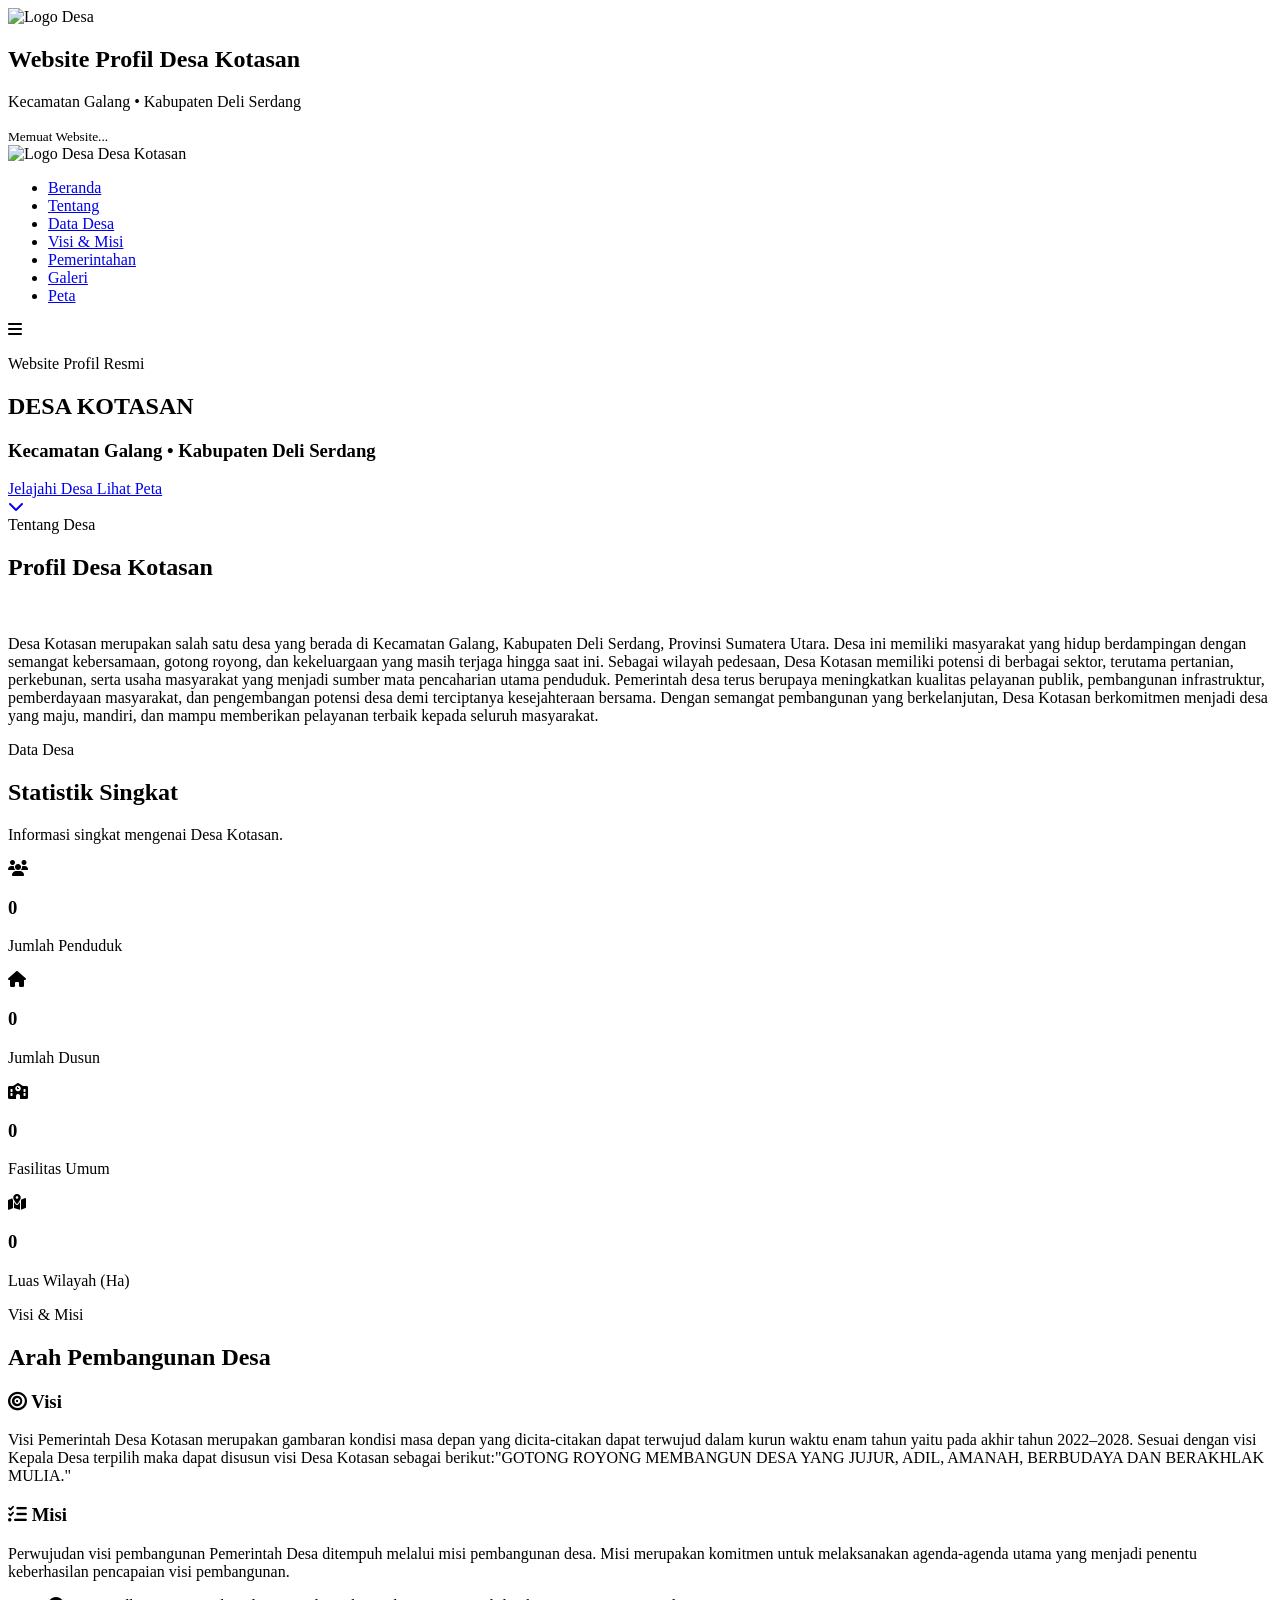
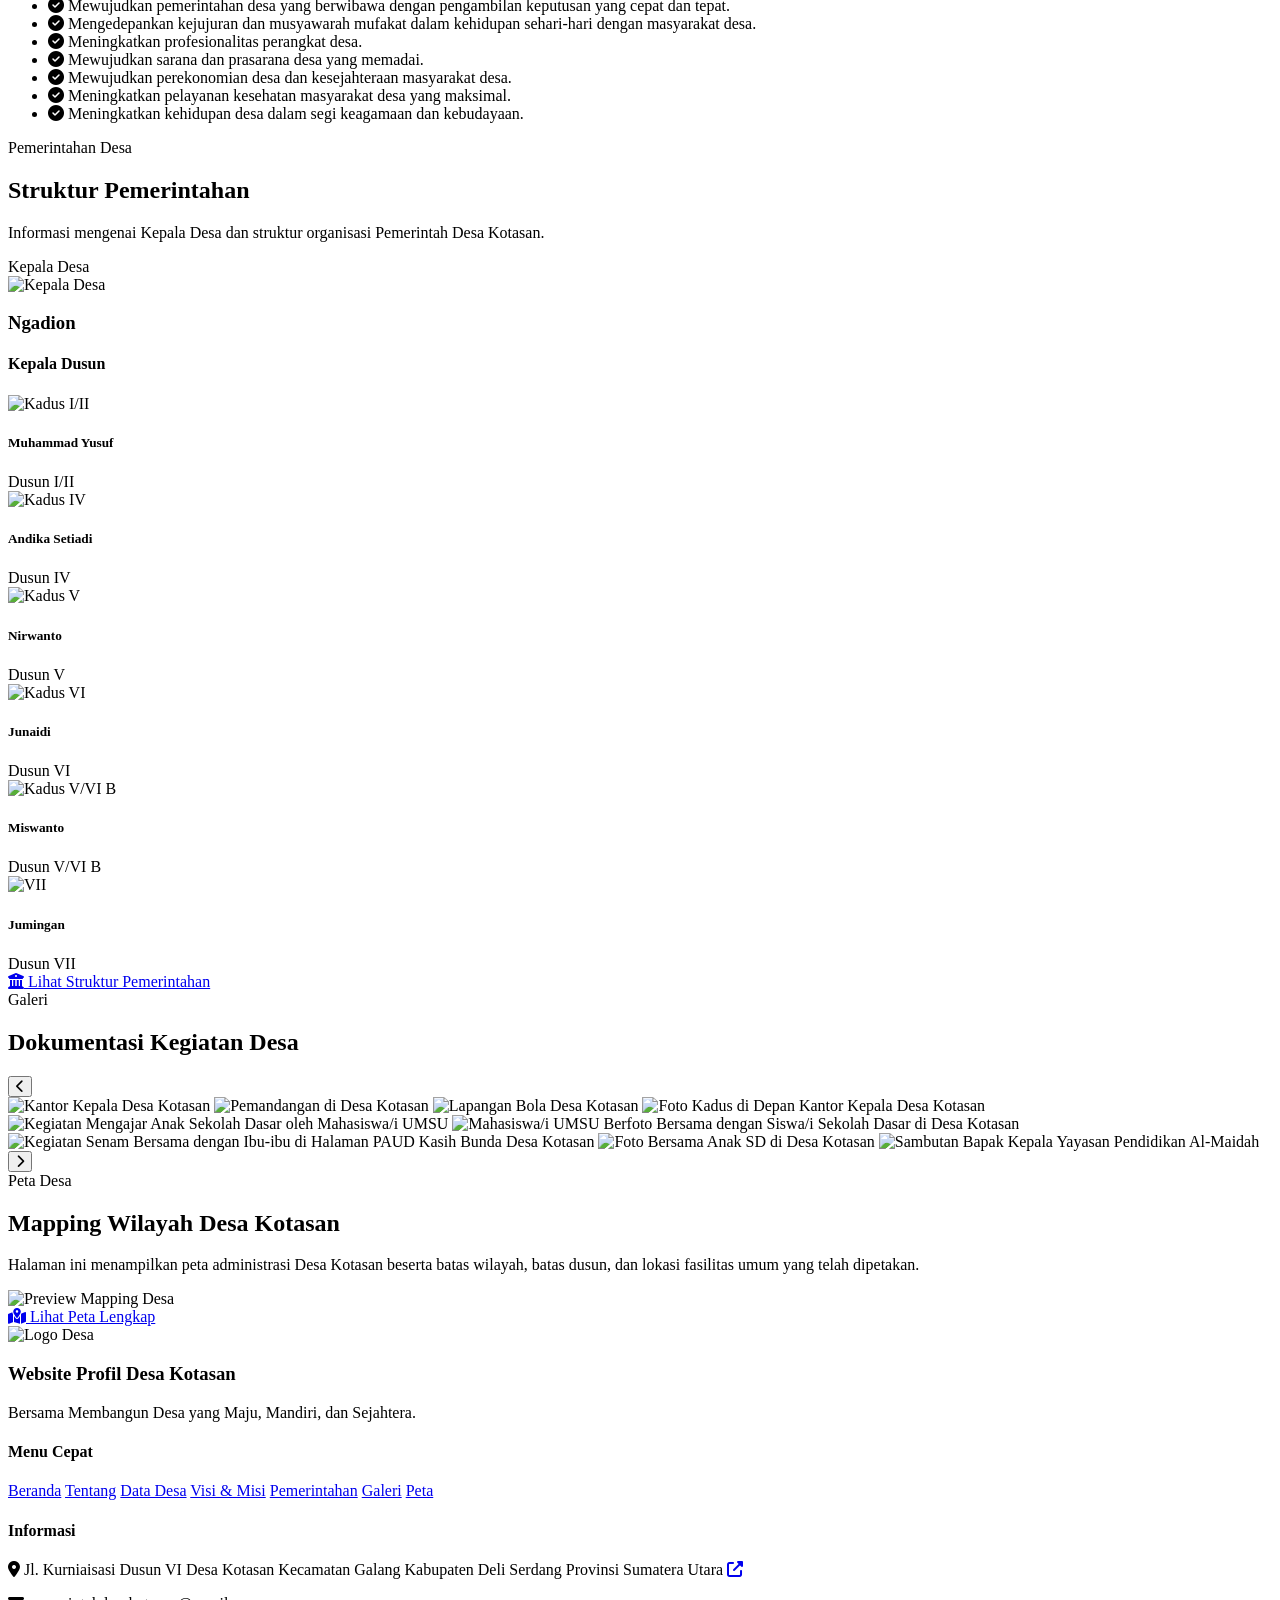
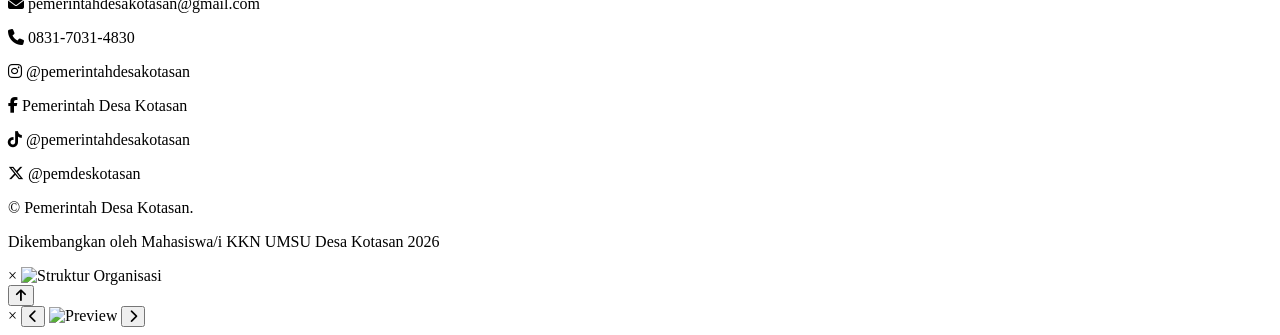
==== index.html @ 4641e9e7 "Add files via upload" ====
<!DOCTYPE html>
<html lang="id">

<head>
    <meta charset="UTF-8">
    <meta
        name="viewport"
        content="width=device-width, initial-scale=1.0">

    <title>Desa Kotasan | Website Profil Desa</title>

    <link rel="icon" type="image/png" href="assets/images/favicon/favicon.png">

    <meta
        name="author"
        content="Mahasiswa/i KKN UMSU Desa Kotasan 2026">

    <meta
        name="description"
        content="Website resmi Desa Kotasan, Kecamatan Galang, Kabupaten Deli Serdang. Menyajikan informasi profil desa, pemerintahan, galeri, statistik, dan peta wilayah.">

    <meta
        name="keywords"
        content="
        Desa Kotasan,
        Kotasan,
        Galang,
        Deli Serdang,
        Website Desa,
        Pemerintah Desa,
        Profil Desa">

    <meta
        name="theme-color"
        content="#2E7D32">

    <meta property="og:title"
        content="Website Profil Desa Kotasan">

    <meta property="og:description"
        content="Website resmi Pemerintah Desa Kotasan.">

    <meta property="og:image"
        content="assets/images/preview.jpg">

    <meta property="og:type"
        content="website">

    <!-- Google Font -->
    <link rel="preconnect" href="https://fonts.googleapis.com">
    <link rel="preconnect" href="https://fonts.gstatic.com" crossorigin>

    <link href="https://fonts.googleapis.com/css2?family=Poppins:wght@300;400;500;600;700&display=swap" rel="stylesheet">

    <!-- Font Awesome -->
    <link rel="stylesheet"
        href="https://cdnjs.cloudflare.com/ajax/libs/font-awesome/6.7.2/css/all.min.css">

    <!-- CSS -->
    <link rel="stylesheet" href="assets/css/style.css">
    <link rel="stylesheet" href="assets/css/responsive.css">

</head>

<body>

    <!-- ================= LOADING SCREEN ================= -->

    <div id="loader">
        <div class="loader-content">
            <img
                src="assets/images/logo/logo.png"
                alt="Logo Desa">
            <h2>Website Profil Desa Kotasan</h2>
            <p>
                Kecamatan Galang • Kabupaten Deli Serdang
            </p>
            <div class="loader-dots">
                <span></span>
                <span></span>
                <span></span>
            </div>
            <small>Memuat Website...</small>
        </div>
    </div>

    <!-- ================= NAVBAR ================= -->

    <header>
        <nav class="navbar">
            <div class="logo">
                <img src="assets/images/logo/logo.png" alt="Logo Desa">
                <span>Desa Kotasan</span>
            </div>

            <ul class="nav-menu">
                <li><a href="#hero">Beranda</a></li>
                <li><a href="#about">Tentang</a></li>
                <li><a href="#statistics">Data Desa</a></li>
                <li><a href="#vision">Visi & Misi</a></li>
                <li><a href="#government">Pemerintahan</a></li>
                <li><a href="#gallery">Galeri</a></li>
                <li><a href="#map">Peta</a></li>
            </ul>

            <div class="menu-toggle">
                <i class="fa-solid fa-bars"></i>
            </div>
        </nav>
    </header>

    <!-- ================= HERO ================= -->

    <section id="hero">
        <div class="hero-background" id="heroBackground"></div>

        <div class="hero-overlay"></div>

        <div class="hero-content">
            <p>Website Profil Resmi</p>
            <h1>DESA KOTASAN</h1>
            <h3>Kecamatan Galang • Kabupaten Deli Serdang</h3>
            <div class="hero-button">
                <a href="#about" class="btn-primary">
                    Jelajahi Desa
                </a>

                <a href="map.html" class="btn-secondary">
                    Lihat Peta
                </a>
            </div>

            <div class="hero-info">
                <!--<div class="info-card">
                    <i class="fa-solid fa-location-dot"></i>
                    <span>Galang</span>
                </div>

                <div class="info-card">
                    <i class="fa-solid fa-building"></i>
                    <span>Deli Serdang</span>
                </div>-->
            </div>
        </div>

        <div class="scroll-down">
            <a href="#about">
                <i class="fa-solid fa-chevron-down"></i>
            </a>
        </div>

    </section>

    <!-- ================= ABOUT ================= -->

    <section id="about" class="about reveal">
        <div class="container">
            <div class="section-title">
                <span>Tentang Desa</span>
                <h2>Profil Desa Kotasan</h2>
            </div>

            <div class="about-image">
                <img src="assets/images/about/about.jpg" alt="">
            </div>

            <div class="about-text">
                <p>

                Desa Kotasan merupakan salah satu desa yang berada di Kecamatan Galang, Kabupaten Deli Serdang, Provinsi Sumatera Utara. Desa ini memiliki masyarakat yang hidup berdampingan dengan semangat kebersamaan, gotong royong, dan kekeluargaan yang masih terjaga hingga saat ini.
                Sebagai wilayah pedesaan, Desa Kotasan memiliki potensi di berbagai sektor, terutama pertanian, perkebunan, serta usaha masyarakat yang menjadi sumber mata pencaharian utama penduduk. Pemerintah desa terus berupaya meningkatkan kualitas pelayanan publik, pembangunan infrastruktur, pemberdayaan masyarakat, dan pengembangan potensi desa demi terciptanya kesejahteraan bersama.
                Dengan semangat pembangunan yang berkelanjutan, Desa Kotasan berkomitmen menjadi desa yang maju, mandiri, dan mampu memberikan pelayanan terbaik kepada seluruh masyarakat.
                
                </p>
            </div>
        </div>
    </section>

    <!-- ================= STATISTIC ================= -->

    <section id="statistics" class="statistics reveal">
        <div class="container">
            <div class="section-title">
                <span>Data Desa</span>
                <h2>Statistik Singkat</h2>
                <p>
                    Informasi singkat mengenai Desa Kotasan.
                </p>
            </div>

            <div class="stats-grid">
                <div class="stat-card">
                    <i class="fa-solid fa-users"></i>
                    <h3 class="counter"
                        data-target="3977"
                        data-suffix="+">
                        0
                    </h3>
                    <div class="stat-divider"></div>
                    <p>Jumlah Penduduk</p>
                </div>

                <div class="stat-card">
                    <i class="fa-solid fa-house"></i>
                    <h3 class="counter"
                        data-target="7">
                        0
                    </h3>
                    <div class="stat-divider"></div>
                    <p>Jumlah Dusun</p>
                </div>

                <div class="stat-card">
                    <i class="fa-solid fa-school"></i>
                    <h3 class="counter"
                        data-target="20">
                        0
                    </h3>
                    <div class="stat-divider"></div>
                    <p>Fasilitas Umum</p>
                </div>

                <div class="stat-card">
                    <i class="fa-solid fa-map-location-dot"></i>
                    <h3 class="counter"
                        data-target="325"
                        data-suffix=" Ha">
                        0
                    </h3>
                    <div class="stat-divider"></div>
                    <p>Luas Wilayah (Ha)</p>
                </div>
            </div>
        </div>
    </section>

    <!-- ================= VISION & MISSION ================= -->

    <section id="vision" class="vision reveal">
        <div class="container">
            <div class="section-title">
                <span>Visi & Misi</span>
                <h2>Arah Pembangunan Desa</h2>
            </div>

                <div class="vision-grid">
                    <div class="vision-card">
                        <h3>
                            <i class="fa-solid fa-bullseye"></i>
                            Visi
                        </h3>
                        <p>

                        Visi Pemerintah Desa Kotasan merupakan gambaran kondisi masa depan yang dicita-citakan dapat terwujud dalam kurun waktu enam tahun yaitu pada akhir tahun 2022–2028. Sesuai dengan visi Kepala Desa terpilih
                        maka dapat disusun visi Desa Kotasan sebagai berikut:"GOTONG ROYONG MEMBANGUN DESA YANG JUJUR, ADIL, AMANAH, BERBUDAYA DAN BERAKHLAK MULIA."

                        </p>
                    </div>

                    <div class="vision-card">
                        <h3>
                            <i class="fa-solid fa-list-check"></i>
                            Misi
                        </h3>
                        <p>
                            Perwujudan visi pembangunan Pemerintah Desa ditempuh melalui misi pembangunan desa. Misi merupakan komitmen untuk melaksanakan 
                            agenda-agenda utama yang menjadi penentu keberhasilan pencapaian visi pembangunan.
                        </p>
                        <ul>
                            <li>
                                <i class="fa-solid fa-circle-check"></i>
                                Mewujudkan pemerintahan desa yang berwibawa dengan pengambilan keputusan yang cepat dan tepat.
                            </li>
                            <li>
                                <i class="fa-solid fa-circle-check"></i>
                                Mengedepankan kejujuran dan musyawarah mufakat dalam kehidupan sehari-hari dengan masyarakat desa.
                            </li>
                            <li>
                                <i class="fa-solid fa-circle-check"></i>
                                Meningkatkan profesionalitas perangkat desa.
                            </li> 
                            <li>
                                <i class="fa-solid fa-circle-check"></i>
                                Mewujudkan sarana dan prasarana desa yang memadai.
                            </li> 
                            <li>
                                <i class="fa-solid fa-circle-check"></i>
                                Mewujudkan perekonomian desa dan kesejahteraan masyarakat desa.
                            </li>
                            <li>
                                <i class="fa-solid fa-circle-check"></i>
                                Meningkatkan pelayanan kesehatan masyarakat desa yang maksimal.
                            </li>
                            <li>
                                <i class="fa-solid fa-circle-check"></i>
                                Meningkatkan kehidupan desa dalam segi keagamaan dan kebudayaan.
                            </li>
                        </ul>
                    </div>
                </div>
            </div>
        </div>
    </section>

    <!-- ================= GOVERNMENT ================= -->

    <section id="government" class="government reveal">
        <div class="container">
            <div class="section-title">
                <span>Pemerintahan Desa</span>
                <h2>Struktur Pemerintahan</h2>
                <p>
                    Informasi mengenai Kepala Desa dan struktur organisasi Pemerintah Desa Kotasan.
                </p>
            </div>
            <div class="government-card">
                <span>Kepala Desa</span>
                <div class="government-photo">
                    <img
                        class="government-preview"
                        src="assets/images/government/kepala-desa.jpg"
                        loading="lazy"
                        alt="Kepala Desa">
                </div>
                <h3>Ngadion</h3>
                <!--<p>
                    Deskripsi singkat mengenai pemerintahan desa dapat dituliskan di bagian ini.
                </p>-->

                <div class="kadus-section">
                    <h4>Kepala Dusun</h4>
                    <div class="kadus-grid">
                        <div class="kadus-card">
                            <img src="assets/images/government/kadus1.jpg" alt="Kadus I/II">
                            <h5>Muhammad Yusuf</h5>
                            <span>Dusun I/II</span>
                        </div>
                        <div class="kadus-card">
                            <img src="assets/images/government/kadus2.jpg" alt="Kadus IV">
                            <h5>Andika Setiadi</h5>
                            <span>Dusun IV</span>
                        </div>
                        <div class="kadus-card">
                            <img src="assets/images/government/kadus3.jpg" alt="Kadus V">
                            <h5>Nirwanto</h5>
                            <span>Dusun V</span>
                        </div>
                        <div class="kadus-card">
                            <img src="assets/images/government/kadus4.jpg" alt="Kadus VI">
                            <h5>Junaidi</h5>
                            <span>Dusun VI</span>
                        </div>
                        <div class="kadus-card">
                            <img src="assets/images/government/kadus5.jpg" alt="Kadus V/VI B">
                            <h5>Miswanto</h5>
                            <span>Dusun V/VI B</span>
                        </div>
                        <div class="kadus-card">
                            <img src="assets/images/government/kadus6.jpg" alt="VII">
                            <h5>Jumingan</h5>
                            <span>Dusun VII</span>
                        </div>
                    </div>
                </div>

                <a href="structure.html" class="btn-primary government-btn">
                    <i class="fa-solid fa-building-columns"></i>
                    Lihat Struktur Pemerintahan
                </a>
            </div>
        </div>
    </section>

    <!-- ================= GALLERY ================= -->

    <section id="gallery" class="gallery reveal">
        <div class="container">
            <div class="section-title">
                <span>Galeri</span>
                <h2>Dokumentasi Kegiatan Desa</h2>
            </div>

            <div class="gallery-slider">
                <button class="gallery-btn prev">
                    <i class="fa-solid fa-chevron-left"></i>
                </button>

                <div class="gallery-track">
                    <img src="assets/images/gallery/1.jpg" class="preview-image active" alt="Kantor Kepala Desa Kotasan">
                    <img src="assets/images/gallery/2.jpg" class="preview-image" alt="Pemandangan di Desa Kotasan">
                    <img src="assets/images/gallery/3.jpg" class="preview-image" alt="Lapangan Bola Desa Kotasan">
                    <img src="assets/images/gallery/4.jpg" class="preview-image" alt="Foto Kadus di Depan Kantor Kepala Desa Kotasan">
                    <img src="assets/images/gallery/5.jpg" class="preview-image" alt="Kegiatan Mengajar Anak Sekolah Dasar oleh Mahasiswa/i UMSU">
                    <img src="assets/images/gallery/6.jpg" class="preview-image" alt="Mahasiswa/i UMSU Berfoto Bersama dengan Siswa/i Sekolah Dasar di Desa Kotasan">
                    <img src="assets/images/gallery/7.jpg" class="preview-image" alt="Kegiatan Senam Bersama dengan Ibu-ibu di Halaman PAUD Kasih Bunda Desa Kotasan">
                    <img src="assets/images/gallery/8.jpg" class="preview-image" alt="Foto Bersama Anak SD di Desa Kotasan">
                    <img src="assets/images/gallery/9.jpg" class="preview-image" alt="Sambutan Bapak Kepala Yayasan Pendidikan Al-Maidah">
                </div>

                <button class="gallery-btn next">
                    <i class="fa-solid fa-chevron-right"></i>
                </button>
            </div>

            <div class="gallery-dots"></div>
        </div>
    </section>

    <!-- ================= MAP ================= -->

    <section id="map" class="map reveal">
        <div class="container">
            <div class="section-title">
                <span>Peta Desa</span>
                <h2>Mapping Wilayah Desa Kotasan</h2>
                <p>
                    Halaman ini menampilkan peta administrasi Desa Kotasan beserta batas wilayah, batas dusun, dan lokasi fasilitas umum yang telah dipetakan.
                </p>
            </div>

            <div class="map-card">
                <img
                    src="assets/images/map/preview-map.jpg"
                    alt="Preview Mapping Desa">
                <div class="map-overlay">
                    <a href="map.html" class="btn-primary">
                        <i class="fa-solid fa-map-location-dot"></i>
                        Lihat Peta Lengkap
                    </a>
                </div>
            </div>
        </div>
    </section>

    <!-- ================= FOOTER ================= -->

    <!--<div class="footer-wave"></div>-->

    <footer class="reveal">
        <div class="container">
            <div class="footer-content">
                <div class="footer-brand">
                    <img src="assets/images/logo/logo.png" alt="Logo Desa">
                    <h3>Website Profil Desa Kotasan</h3>
                    <p class="footer-tagline">
                        Bersama Membangun Desa yang Maju, Mandiri, dan Sejahtera.
                    </p>
                    <!--<p>
                        Website resmi sebagai media informasi Pemerintah Desa Kotasan,
                        Kecamatan Galang, Kabupaten Deli Serdang.
                    </p>-->
                </div>

                <div class="footer-menu">
                    <h4>Menu Cepat</h4>
                    <a href="#hero">Beranda</a>
                    <a href="#about">Tentang</a>
                    <a href="#statistics">Data Desa</a>
                    <a href="#vision">Visi & Misi</a>
                    <a href="#government">Pemerintahan</a>
                    <a href="#gallery">Galeri</a>
                    <a href="#map">Peta</a>
                </div>

                <div class="footer-contact">
                    <h4>Informasi</h4>
                    <p class="footer-address">
                        <i class="fa-solid fa-location-dot"></i>

                        <span>
                            Jl. Kurniaisasi Dusun VI Desa Kotasan Kecamatan Galang Kabupaten Deli Serdang Provinsi Sumatera Utara
                        </span>

                        <a
                            href="https://maps.app.goo.gl/38MFkbXo4RG5uZTg7"
                            target="_blank"
                            rel="noopener noreferrer"
                            class="footer-link"
                            title="Lihat di Google Maps">

                            <i class="fa-solid fa-up-right-from-square"></i>

                        </a>
                    </p>
                    <p>
                        <i class="fa-solid fa-envelope"></i>
                        pemerintahdesakotasan@gmail.com
                    </p>
                    <p>
                        <i class="fa-solid fa-phone"></i>
                        0831-7031-4830
                    </p>
                    <p>
                        <i class="fa-brands fa-instagram"></i>
                        @pemerintahdesakotasan
                    </p>
                    <p>
                        <i class="fa-brands fa-facebook-f"></i>
                        Pemerintah Desa Kotasan
                    </p>
                    <p>
                        <i class="fa-brands fa-tiktok"></i>
                        @pemerintahdesakotasan
                    </p>
                    <p>
                        <i class="fa-brands fa-x-twitter"></i>
                        @pemdeskotasan
                    </p>
                </div>
            </div>

            <div class="footer-bottom">
                <p>
                    © <span id="year"></span> Pemerintah Desa Kotasan.
                </p>
                <p>
                    Dikembangkan oleh
                    <span class="developer-credit">
                        Mahasiswa/i KKN UMSU Desa Kotasan 2026
                    </span>
                </p>
            </div>
        </div>
    </footer>

    <!-- ================= STRUCTURE MODAL ================= -->

    <div class="modal" id="structureModal">
        <div class="modal-content">
            <span class="close-modal">
                &times;
            </span>

            <img
                src="assets/images/government/struktur-organisasi.jpg"
                alt="Struktur Organisasi">
        </div>
    </div>

    <!-- JS -->

    <button id="backToTop">
    <i class="fa-solid fa-arrow-up"></i>
    </button>

    <div id="imageViewer">
        <span id="closeViewer">&times;</span>
        <button id="prevImage" class="viewer-nav">
            <i class="fa-solid fa-chevron-left"></i>
        </button>

        <img id="viewerImage" src="" alt="Preview">
        <button id="nextImage" class="viewer-nav">
            <i class="fa-solid fa-chevron-right"></i>
        </button>
        <div id="viewerCounter"></div>
    </div>

    <script src="assets/js/script.js"></script>

</body>

</html>
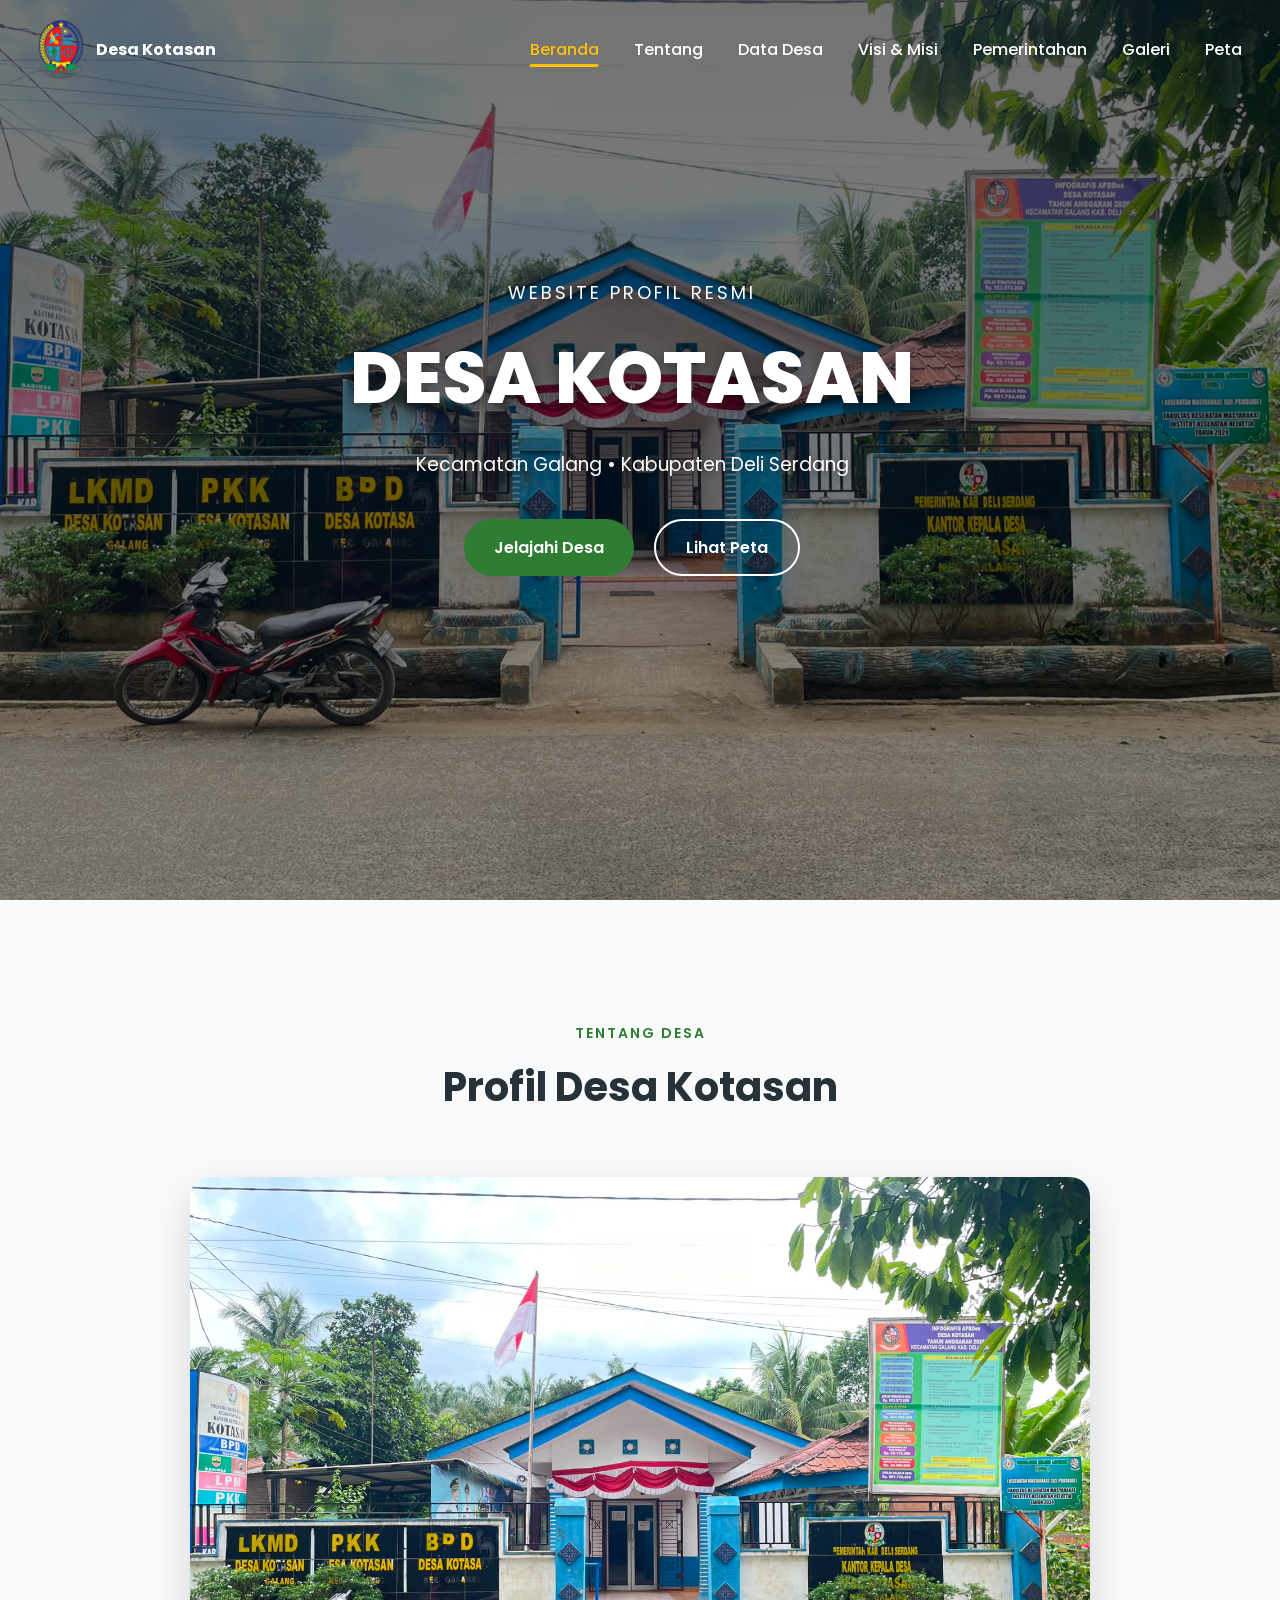
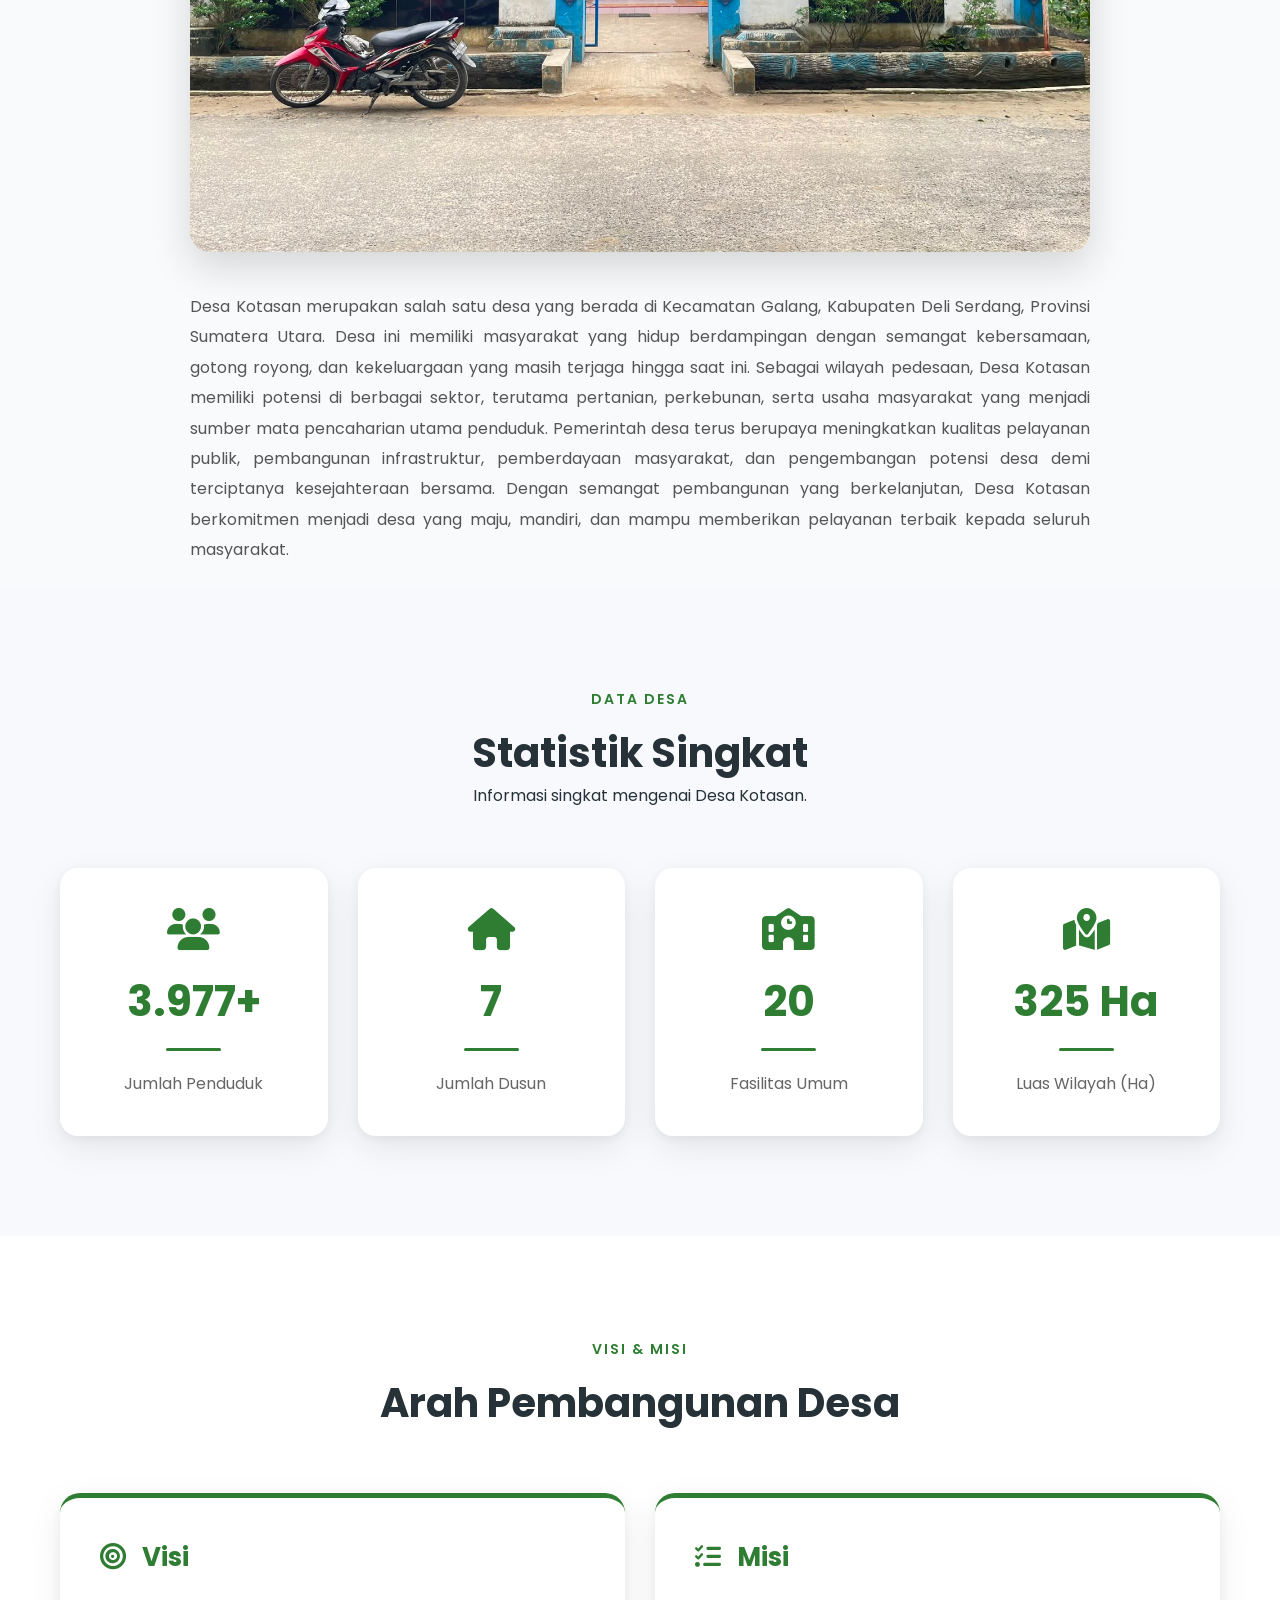
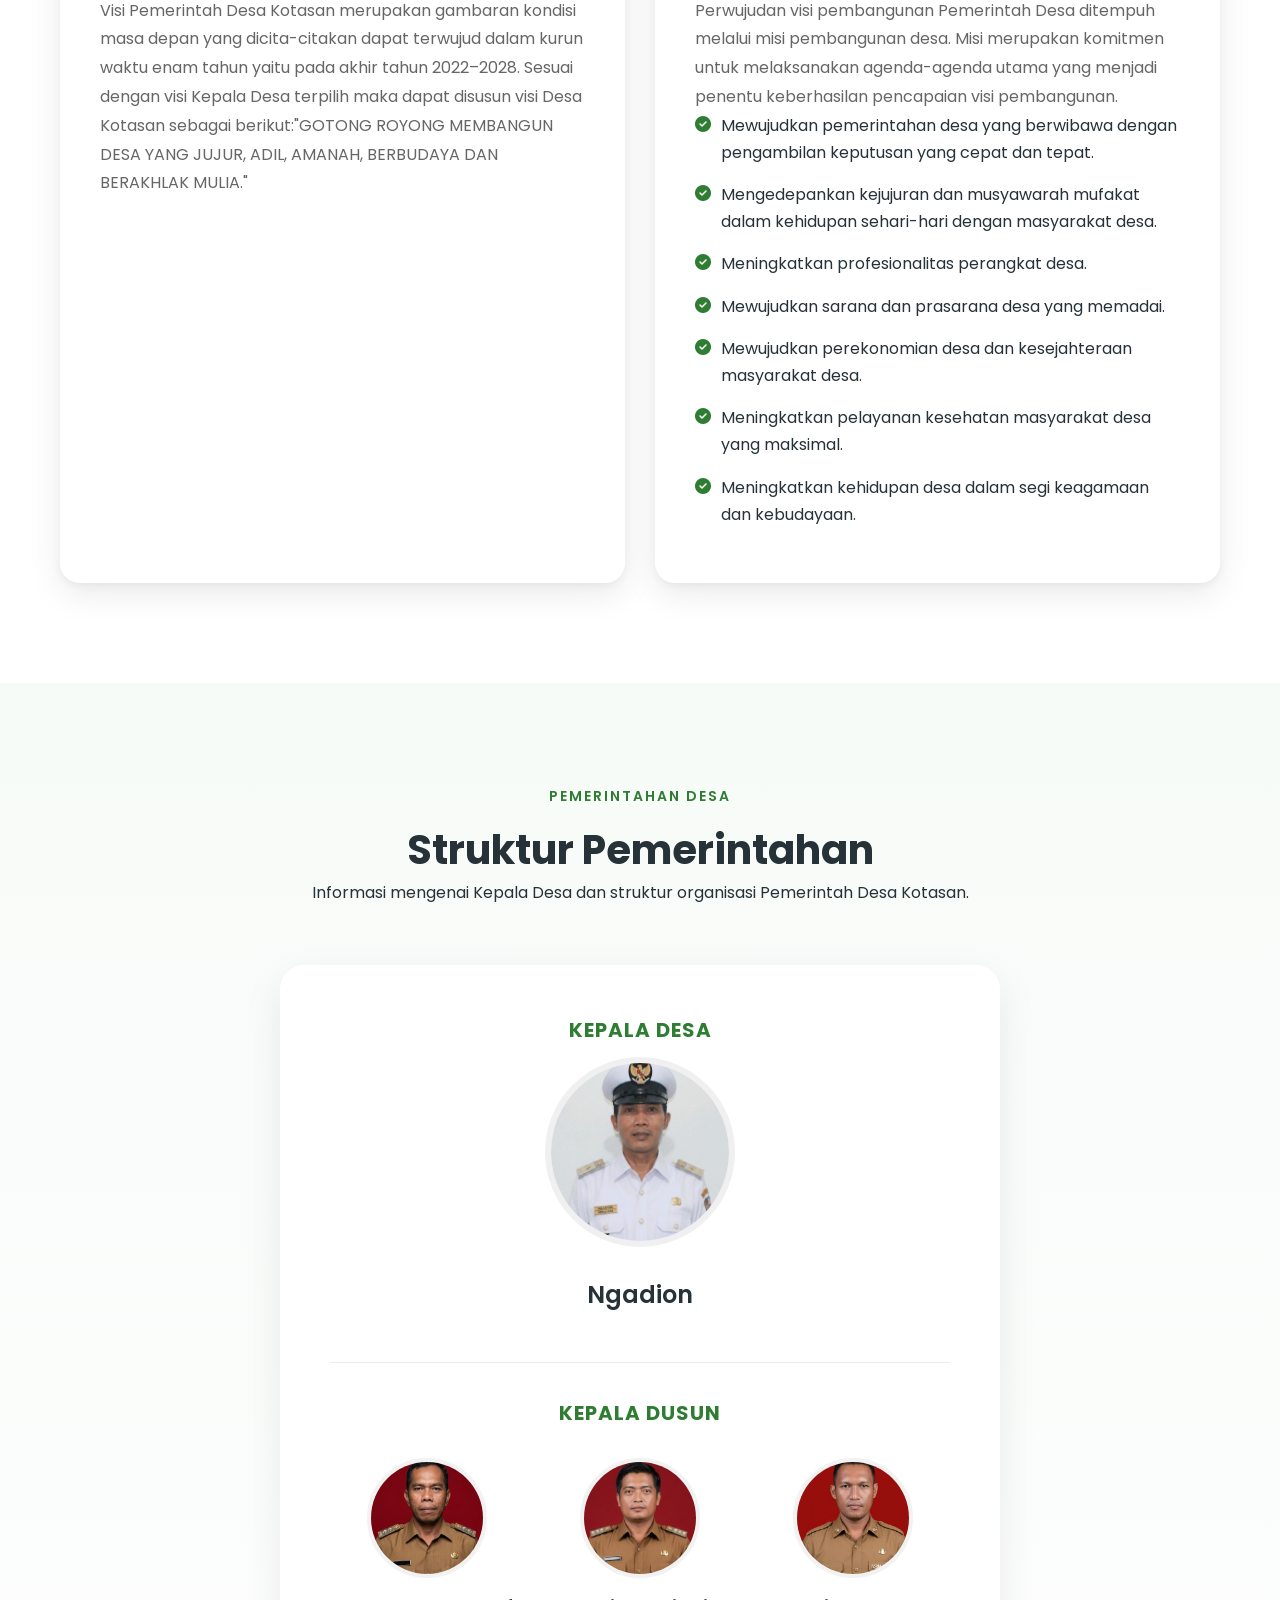
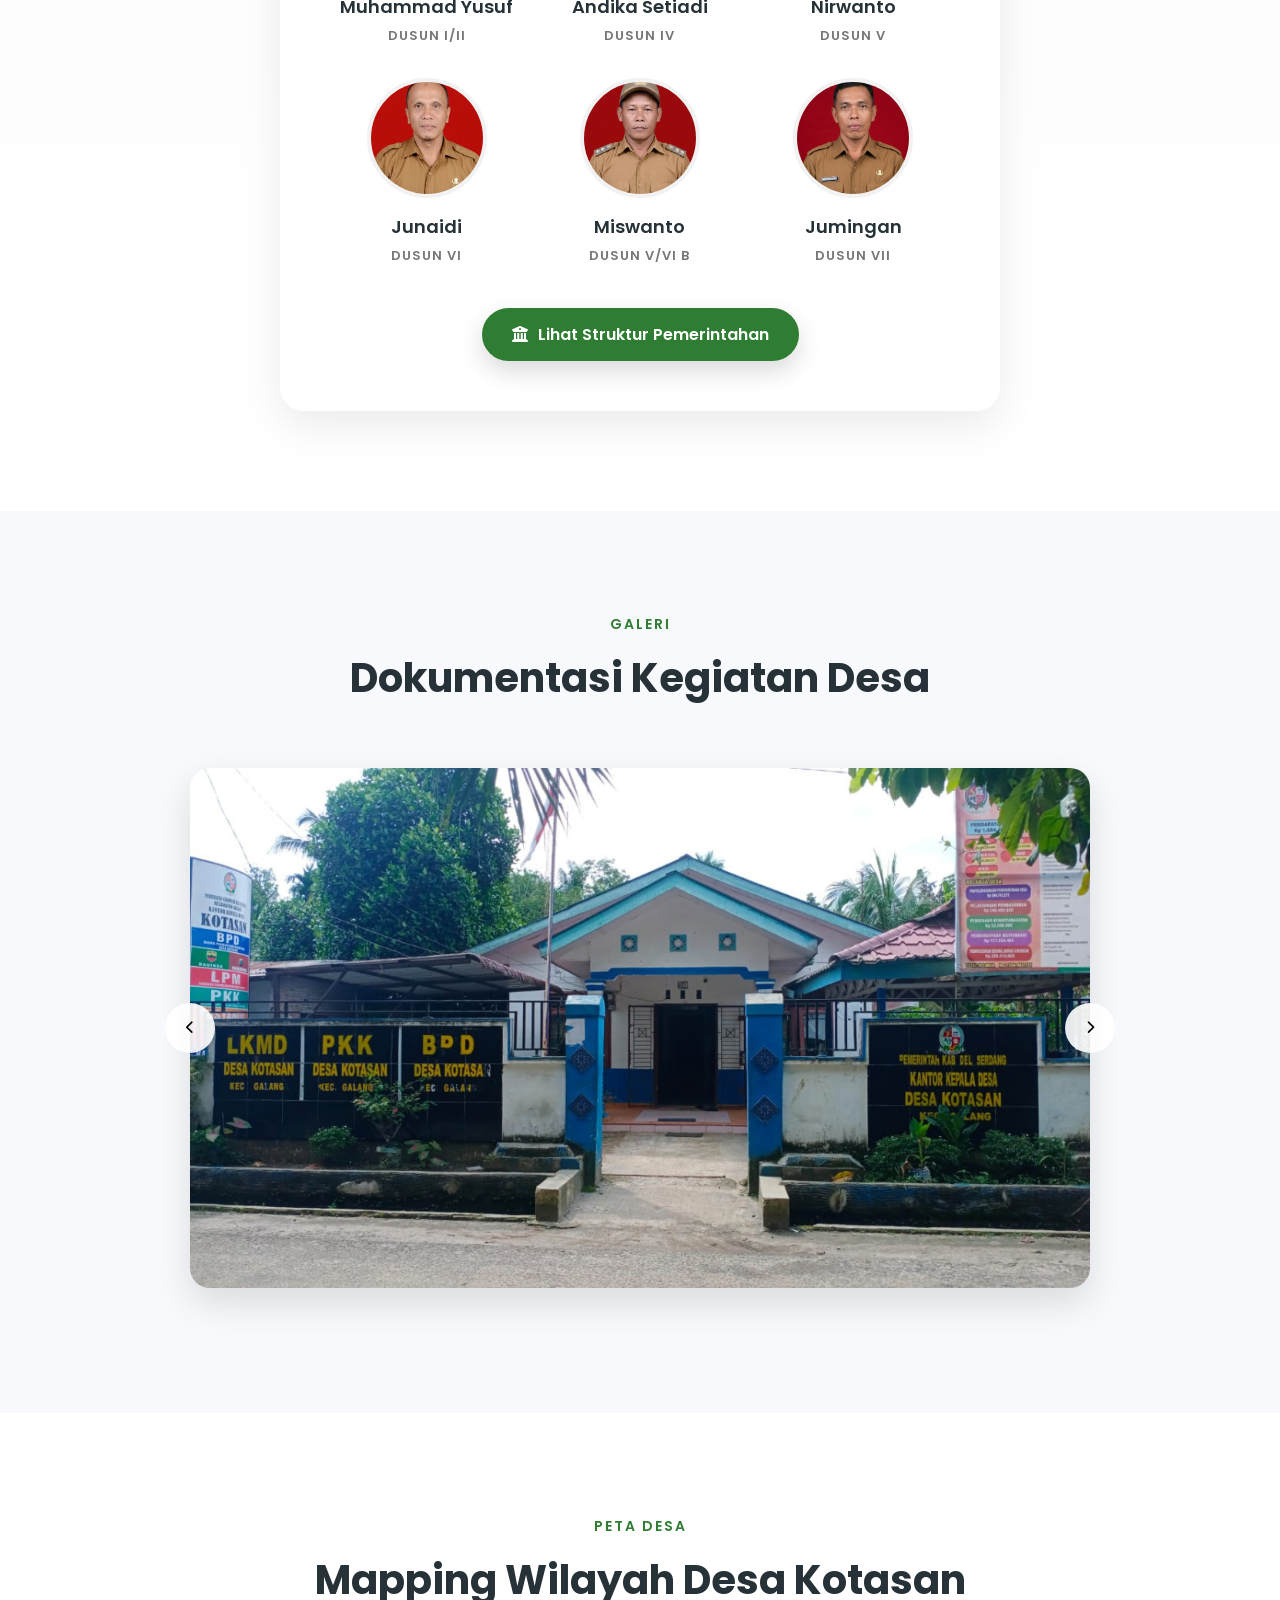
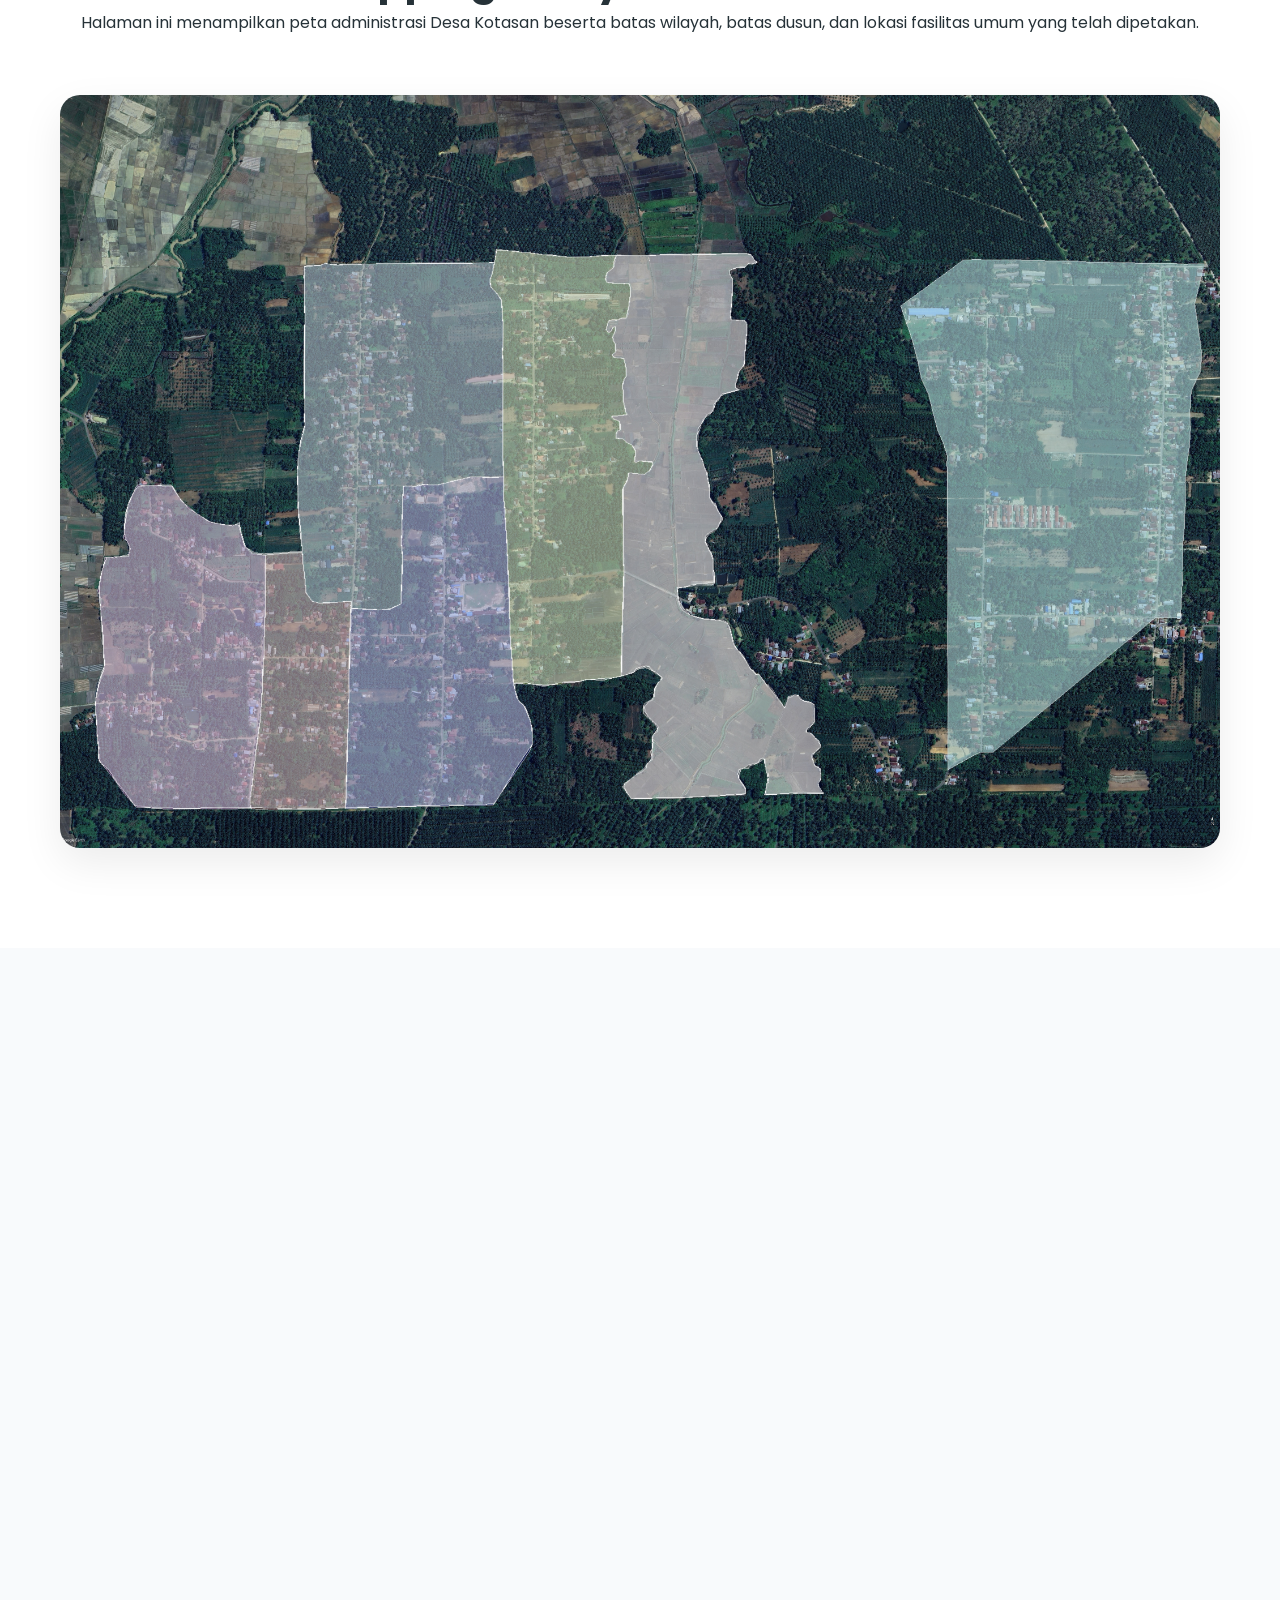
==== commit 237bb2ee: "Update index.html" ====
--- a/index.html
+++ b/index.html
@@ -395,6 +395,9 @@
                     <img src="assets/images/gallery/7.jpg" class="preview-image" alt="Kegiatan Senam Bersama dengan Ibu-ibu di Halaman PAUD Kasih Bunda Desa Kotasan">
                     <img src="assets/images/gallery/8.jpg" class="preview-image" alt="Foto Bersama Anak SD di Desa Kotasan">
                     <img src="assets/images/gallery/9.jpg" class="preview-image" alt="Sambutan Bapak Kepala Yayasan Pendidikan Al-Maidah">
+                    <img src="assets/images/gallery/10.jpg" class="preview-image" alt="">
+                    <img src="assets/images/gallery/9.jpg" class="preview-image" alt="">
+                    <img src="assets/images/gallery/9.jpg" class="preview-image" alt="">
                 </div>
 
                 <button class="gallery-btn next">
@@ -560,4 +563,4 @@
 
 </body>
 
-</html>+</html>
--- a/assets/css/style.css
+++ b/assets/css/style.css
@@ -0,0 +1,1705 @@
+/* =====================================================
+WEBSITE PROFIL DESA KOTASAN
+Author : Mahasiswa/i KKN UMSU Desa Kotasan 2026
+Version : 1.0
+===================================================== */
+
+/* =======================
+GOOGLE FONT
+======================= */
+
+@import url('https://fonts.googleapis.com/css2?family=Poppins:wght@300;400;500;600;700;800&display=swap');
+
+/* =======================
+ROOT
+======================= */
+
+:root{
+    --primary:#2E7D32;
+    --secondary:#4CAF50;
+    --accent:#FFC107;
+
+    --dark:#263238;
+    --gray:#757575;
+    --light:#F8FAFC;
+    --white:#ffffff;
+
+    --shadow:0 10px 30px rgba(0,0,0,.08);
+
+    --radius:18px;
+
+    --transition:.35s ease;
+}
+
+::selection{
+    background:var(--primary);
+    color:#fff;
+}
+
+/* =======================
+RESET
+======================= */
+
+*{
+    margin:0;
+    padding:0;
+    box-sizing:border-box;
+}
+
+*::before,
+*::after{
+    box-sizing:border-box;
+}
+
+/* =======================
+BASE ELEMENT
+======================= */
+
+html{
+    scroll-behavior:smooth;
+    overflow-x:hidden;
+    touch-action:pan-y;
+}
+
+body{
+    font-family:'Poppins',sans-serif;
+    background:var(--light);
+    color:var(--dark);
+    overflow-x:hidden;
+    touch-action:pan-y;
+    max-width:100%;
+}
+
+img{
+    width:100%;
+    display:block;
+    user-select:none;
+    -webkit-user-drag:none;
+}
+
+a{
+    text-decoration:none;
+    color:inherit;
+}
+
+ul{
+    list-style:none;
+}
+
+/* =======================
+CONTAINER
+======================= */
+
+.container{
+    width:100%;
+    max-width:1200px;
+    margin:0 auto;
+    padding:0 20px;
+}
+
+/* =======================
+SECTION
+======================= */
+
+.section{
+    padding:100px 0;
+}
+
+/* =======================
+TITLE
+======================= */
+
+.section-title{
+    text-align:center;
+    margin-bottom:60px;
+    transition:.35s;
+}
+
+.section-title span{
+    color:var(--primary);
+    font-weight:600;
+    letter-spacing:2px;
+    text-transform:uppercase;
+    font-size:14px;
+}
+
+.section-title h2{
+    font-size:40px;
+    margin-top:12px;
+    color:var(--dark);
+}
+
+/* =======================
+BUTTON
+======================= */
+
+.btn-primary{
+    display:inline-flex;
+    align-items:center;
+    justify-content:center;
+    gap:10px;
+    cursor:pointer;
+    padding:14px 30px;
+    background:var(--primary);
+    color:white;
+    border-radius:50px;
+    transition:var(--transition);
+    font-weight:600;
+}
+
+.btn-primary:hover{
+    background:#236628;
+    transform:translateY(-3px);
+}
+
+.btn-primary:active{
+    transform:scale(.97);
+}
+
+.government-btn{
+    margin-top:30px;
+    gap:10px;
+    cursor:pointer;
+    border:none;
+    box-shadow:0 10px 25px rgba(0,0,0,.15);
+}
+
+.government-btn:hover{
+    box-shadow:0 15px 35px rgba(0,0,0,.25);
+}
+
+.government-btn:active{
+
+    transform:scale(.97);
+
+}
+
+.btn-secondary{
+    display:inline-flex;
+    align-items:center;
+    justify-content:center;
+    cursor:pointer;
+    padding:14px 30px;
+    border-radius:50px;
+    border:2px solid white;
+    color:white;
+    transition:var(--transition);
+    font-weight:600;
+}
+
+.btn-secondary:hover{
+    background:white;
+    color:var(--primary);
+}
+
+.btn-secondary:active{
+    transform:scale(.97);
+}
+
+/* ==========================================
+LOADER
+========================================== */
+
+#loader{
+    position:fixed;
+    inset:0;
+    background:#ffffff;
+    display:flex;
+    justify-content:center;
+    align-items:center;
+    z-index:99999;
+    transition:opacity .7s ease,
+               visibility .7s;
+}
+
+#loader.hide{
+    opacity:0;
+    visibility:hidden;
+}
+
+.loader-content{
+    text-align:center;
+}
+
+.loader-content img{
+    width:90px;
+    margin:auto auto 25px;
+    animation:loaderLogo 1.8s infinite ease-in-out;
+}
+
+.loader-content h2{
+    color:var(--primary);
+    font-size:32px;
+    margin-bottom:10px;
+}
+
+.loader-content p{
+    color:#666;
+    margin-bottom:35px;
+}
+
+.loader-content small{
+    display:block;
+    margin-top:20px;
+    color:#888;
+    letter-spacing:1px;
+}
+
+.loader-dots{
+    display:flex;
+    justify-content:center;
+    gap:12px;
+}
+
+.loader-dots span{
+    width:12px;
+    height:12px;
+    border-radius:50%;
+    background:var(--primary);
+    animation:bounceDots 1.2s infinite;
+}
+
+.loader-dots span:nth-child(2){
+    animation-delay:.2s;
+}
+
+.loader-dots span:nth-child(3){
+    animation-delay:.4s;
+}
+
+/* =======================
+NAVBAR
+======================= */
+
+header{
+    position:fixed;
+    top:0;
+    left:0;
+    width:100%;
+    display:flex;
+    justify-content:center;
+    z-index:999;
+}
+
+.navbar{
+    width:94%;
+    max-width:1300px;
+    margin:auto;
+    display:flex;
+    justify-content:space-between;
+    align-items:center;
+    padding:20px 0;
+    transition:.4s;
+}
+
+.navbar.scrolled{
+    width:94%;
+    max-width:1300px;
+    background:white;
+    margin-top:15px;
+    padding:15px 30px;
+    border-radius:60px;
+    box-shadow:var(--shadow);
+    backdrop-filter:blur(15px);
+    background:rgba(255,255,255,.88);
+    border:1px solid rgba(255,255,255,.35);
+}
+
+.logo{
+    display:flex;
+    align-items:center;
+    gap:12px;
+    color:white;
+    font-weight:700;
+}
+
+.navbar.scrolled .logo{
+    color:var(--dark);
+}
+
+.logo img{
+    width:46px;
+}
+
+.nav-menu{
+    display:flex;
+    gap:35px;
+}
+
+.nav-menu a{
+    position:relative;
+    color:white;
+    font-weight:500;
+    transition:.3s;
+    padding-bottom:6px;
+}
+
+.nav-menu a::after{
+    content:"";
+    position:absolute;
+    left:50%;
+    bottom:0;
+    width:0;
+    height:3px;
+    background:var(--accent);
+    border-radius:999px;
+    transform:translateX(-50%);
+    transition:width .35s ease;
+}
+
+.nav-menu a:hover::after,
+.nav-menu a.active::after{
+    width:100%;
+}
+
+.navbar.scrolled .nav-menu a{
+    color:var(--dark);
+}
+
+.nav-menu a:hover{
+    color:var(--accent);
+}
+
+.menu-toggle{
+    display:none;
+    color:white;
+    font-size:28px;
+    cursor:pointer;
+}
+
+/* =======================
+HERO
+======================= */
+
+#hero{
+    position:relative;
+    min-height:100vh;
+    display:flex;
+    justify-content:center;
+    align-items:center;
+    overflow:hidden;
+}
+
+.hero-background{
+    position:absolute;
+    inset:0;
+    background-size:cover;
+    background-position:center;
+    background-repeat:no-repeat;
+    transition:opacity 1.2s ease;
+    z-index:0;
+    animation:heroZoom 12s ease-in-out infinite alternate;
+}
+
+.hero-overlay{
+    position:absolute;
+    inset:0;
+    background:linear-gradient(
+        rgba(0,0,0,.55),
+        rgba(0,0,0,.45)
+    );
+    z-index:1;
+}
+
+.hero-content{
+    position:relative;
+    z-index:2;
+    width:100%;
+    max-width:900px;
+    margin:auto;
+    display:flex;
+    flex-direction:column;
+    justify-content:center;
+    align-items:center;
+    text-align:center;
+    padding:0 20px;
+    opacity:0;
+    transform:translateY(40px);
+    animation:heroContent 1s ease forwards;
+    animation-delay:1s;
+}
+
+.hero-content p{
+    font-size:18px;
+    letter-spacing:3px;
+    text-transform:uppercase;
+    color:white;
+    text-shadow:0 2px 8px rgba(0,0,0,.45);
+}
+
+.hero-content h1{
+    font-size:72px;
+    margin:18px 0;
+    color:white;
+    font-weight:800;
+    text-shadow:0 4px 15px rgba(0,0,0,.45);
+}
+
+.hero-content h3{
+    font-weight:400;
+    margin-bottom:40px;
+    color:white;
+    text-shadow:0 2px 10px rgba(0,0,0,.45);
+}
+
+.hero-button{
+    display:flex;
+    justify-content:center;
+    gap:20px;
+    flex-wrap:wrap;
+}
+
+.hero-info{
+    margin-top:45px;
+    display:flex;
+    justify-content:center;
+    gap:20px;
+    flex-wrap:wrap;
+}
+
+.info-card{
+    background:rgba(255,255,255,.12);
+    backdrop-filter:blur(8px);
+    border:1px solid rgba(255,255,255,.2);
+    padding:15px 25px;
+    border-radius:50px;
+    display:flex;
+    align-items:center;
+    gap:12px;
+    color:white;
+    transition:.3s;
+}
+
+.info-card:hover{
+    transform:translateY(-5px);
+    background:rgba(255,255,255,.2);
+}
+
+.info-card i{
+    color:var(--accent);
+}
+
+@keyframes heroContent{
+    from{
+        opacity:0;
+        transform:translateY(40px);
+    }
+
+    to{
+        opacity:1;
+        transform:translateY(0);
+    }
+}
+
+@keyframes heroZoom{
+    from{
+        transform:scale(1);
+    }
+
+    to{
+        transform:scale(1.05);
+    }
+}
+
+@keyframes loaderLogo{
+
+    0%,100%{
+    transform:translateY(0);
+    }
+
+    50%{
+    transform:translateY(-10px);
+    }
+
+}
+
+@keyframes bounceDots{
+
+    0%,80%,100%{
+        transform:scale(.7);
+        opacity:.5;
+    }
+
+    40%{
+        transform:scale(1.3);
+        opacity:1;
+    }
+
+}
+
+@keyframes bounce{
+}
+
+/* =======================
+ABOUT
+======================= */
+
+.about{
+    padding-top:120px;
+}
+
+.about-content{
+    display:grid;
+    grid-template-columns:1fr 1fr;
+    gap:60px;
+    align-items:center;
+}
+
+.about-image{
+    margin:40px auto;
+    max-width:900px;
+}
+
+.about-image img{
+    width:100%;
+    border-radius:20px;
+    display:block;
+    box-shadow:0 15px 40px rgba(0,0,0,.15);
+    transition:.4s;
+}
+
+.about-image img:hover{
+    transform:scale(1.02);
+}
+
+.about-text{
+    max-width:900px;
+    margin:auto;
+    text-align:justify;
+    line-height:1.9;
+    color:#555;
+}
+
+.about-text p{
+    margin-bottom:20px;
+}
+
+/* ==========================================
+STATISTIC
+========================================== */
+
+.statistics{
+    padding:100px 0;
+    background:#f7f9fc;
+}
+
+.stats-grid{
+    display:grid;
+    grid-template-columns:repeat(auto-fit,minmax(230px,1fr));
+    gap:30px;
+    margin-top:50px;
+}
+
+.stat-card{
+    background:#fff;
+    padding:40px 25px;
+    border-radius:18px;
+    text-align:center;
+    box-shadow:
+        0 12px 35px rgba(0,0,0,.08),
+        0 3px 10px rgba(0,0,0,.05);
+
+    transition:.5s;
+
+    opacity:0;
+    transform:translateY(40px);
+}
+
+.stat-card.show{
+    opacity:1;
+    transform:translateY(0);
+}
+
+.stat-card:hover{
+    transform:translateY(-8px);
+}
+
+.stat-card i{
+    font-size:42px;
+    color:var(--primary);
+    margin-bottom:20px;
+    transition:.3s;
+}
+
+.stat-card:hover i{
+    transform:scale(1.15);
+    color:var(--accent);
+}
+
+.stat-card h3{
+    font-size:42px;
+    color:var(--primary);
+    margin-bottom:10px;
+}
+
+.stat-divider{
+    width:55px;
+    height:3px;
+    background:var(--primary);
+    margin:15px auto 20px;
+    border-radius:100px;
+}
+
+.stat-card p{
+    color:#666;
+}
+
+/* ==========================================
+VISION
+========================================== */
+
+.vision{
+    padding:100px 0;
+    background:#ffffff;
+}
+
+.vision-grid{
+    display:grid;
+    grid-template-columns:repeat(auto-fit, minmax(320px,1fr));
+    gap:30px;
+    margin-top:50px;
+}
+
+.vision-card{
+    background:#fff;
+    padding:40px;
+    border-radius:20px;
+    box-shadow:
+        0 12px 35px rgba(0,0,0,.08),
+        0 3px 10px rgba(0,0,0,.05);
+    transition:.4s;
+    border-top:5px solid var(--primary);
+}
+
+.vision-card:hover{
+    transform:translateY(-8px);
+}
+
+.vision-card h3{
+    font-size:26px;
+    color:var(--primary);
+    margin-bottom:20px;
+}
+
+.vision-card h3 i{
+    margin-right:10px;
+}
+
+.vision-card p{
+    color:#666;
+    line-height:1.8;
+}
+
+.vision-card ul{
+    list-style:none;
+    padding:0;
+    margin:0;
+}
+
+.vision-card ul li{
+    margin-bottom:15px;
+    display:flex;
+    align-items:flex-start;
+    gap:10px;
+    line-height:1.7;
+}
+
+.vision-card ul li i{
+    color:var(--primary);
+    margin-top:4px;
+}
+
+/* ==========================================
+GOVERNMENT
+========================================== */
+
+.government{
+    padding:100px 0;
+    background:linear-gradient(
+        180deg,
+        #f7fbf8 0%,
+        #ffffff 100%
+    );
+}
+
+.government-card{
+    max-width:720px;
+    margin:auto;
+    background:#fff;
+    border-radius:24px;
+    padding:50px;
+    text-align:center;
+    box-shadow:
+        0 15px 40px rgba(0,0,0,.08);
+}
+
+.government-card span{
+    display:block;
+    color:var(--primary);
+    font-size:20px;
+    font-weight:700;
+    text-transform:uppercase;
+    letter-spacing:1px;
+    margin-bottom:12px;
+}
+
+.government-card h3{
+    font-size:24px;
+    font-weight:600;
+    margin-bottom:25px;
+}
+
+.government-card p{
+    margin:25px auto 35px;
+    max-width:600px;
+    color:#666;
+    line-height:1.9;
+}
+
+.government-photo{
+    width:190px;
+    height:190px;
+    margin:auto;
+    margin-bottom:30px;
+    border-radius:50%;
+    overflow:hidden;
+    border:6px solid #f0f0f0;
+    cursor:default;
+    transition:.35s;
+}
+
+.government-photo img{
+    width:100%;
+    height:100%;
+    object-fit:cover;
+    transition:.35s;
+}
+
+.government-photo:hover{
+    transform:translateY(-5px);
+    box-shadow:0 12px 30px rgba(0,0,0,.18);
+}
+
+.government-photo:hover img{
+    transform:scale(1.08);
+}
+
+.kadus-section{
+    margin-top:50px;
+    padding-top:35px;
+    border-top:1px solid #ececec;
+}
+
+.kadus-section h4{
+    font-size:20px;
+    color:var(--primary);
+    font-weight:700;
+    text-transform:uppercase;
+    letter-spacing:1px;
+    margin-bottom:30px;
+}
+
+.kadus-grid{
+    display:grid;
+    grid-template-columns:repeat(3,1fr);
+    gap:20px;
+}
+
+.kadus-card{
+    text-align:center;
+}
+
+.kadus-card img{
+    width:120px;
+    height:120px;
+    margin:auto;
+    object-fit:cover;
+    border-radius:50%;
+    border:4px solid #f2f2f2;
+    transition:.35s;
+    cursor:default;
+}
+
+.kadus-card img:hover{
+    transform:scale(1.08);
+}
+
+.kadus-card h5{
+    font-size:18px;
+    font-weight:600;
+    margin:15px 0 6px;
+}
+
+.kadus-card span{
+    display:block;
+    font-size:13px;
+    font-weight:600;
+    color:#777;
+    text-transform:uppercase;
+    letter-spacing:1px;
+}
+
+/* ==========================================
+GALLERY
+========================================== */
+
+.gallery{
+    padding:100px 0;
+    background:#f7f9fc;
+}
+
+.gallery-grid{
+    display:grid;
+    grid-template-columns:repeat(auto-fit,minmax(280px,1fr));
+    gap:20px;
+    margin-top:50px;
+}
+
+.gallery-item{
+    position:relative;
+    overflow:hidden;
+    border-radius:16px;
+    cursor:pointer;
+    box-shadow:
+        0 10px 25px rgba(0,0,0,.08);
+}
+
+.gallery-item::after{
+    content:"";
+    position:absolute;
+    inset:0;
+    background:rgba(0,0,0,.12);
+    opacity:0;
+    transition:.3s;
+    pointer-events:none;
+}
+
+.gallery-item:hover::after{
+    opacity:1;
+}
+
+.gallery-item img{
+    width:100%;
+    height:240px;
+    object-fit:cover;
+    transition:.35s;
+}
+
+.gallery-item:hover img{
+    transform:scale(1.05);
+}
+
+.gallery-slider{
+    position:relative;
+    max-width:900px;
+    margin:50px auto 0;
+}
+
+.gallery-track{
+    position:relative;
+    overflow:hidden;
+    border-radius:20px;
+    box-shadow:0 15px 35px rgba(0,0,0,.12);
+}
+
+.gallery-track img{
+    width:100%;
+    height:520px;
+    object-fit:cover;
+
+    display:none;
+    cursor:pointer;
+
+    animation:fadeSlide .5s ease;
+}
+
+.gallery-track img.active{
+    display:block;
+}
+
+.gallery-btn{
+    position:absolute;
+    top:50%;
+    transform:translateY(-50%);
+    width:50px;
+    height:50px;
+    border:none;
+    border-radius:50%;
+    background:rgba(255,255,255,.9);
+    cursor:pointer;
+    z-index:5;
+    transition:.3s;
+}
+
+.gallery-btn:hover{
+    background:var(--primary);
+    color:white;
+}
+
+.gallery-btn.prev{
+    left:-25px;
+}
+
+.gallery-btn.next{
+    right:-25px;
+}
+
+.gallery-dots{
+    display:flex;
+    justify-content:center;
+    gap:10px;
+    margin-top:25px;
+}
+
+.gallery-dots span{
+    width:12px;
+    height:12px;
+    border-radius:50%;
+    background:#ccc;
+    cursor:pointer;
+    transition:.3s;
+}
+
+.gallery-dots span.active{
+    background:var(--primary);
+}
+
+@keyframes fadeSlide{
+    from{
+        opacity:0;
+        transform:translateX(35px);
+    }
+    to{
+        opacity:1;
+        transform:translateX(0);
+    }
+}
+
+/* ==========================================
+MAP
+========================================== */
+
+.map{
+    padding:100px 0;
+    background:#ffffff;
+}
+
+.map-card{
+    position:relative;
+    overflow:hidden;
+    border-radius:20px;
+    box-shadow:
+        0 15px 40px rgba(0,0,0,.08);
+}
+
+.map-card img{
+    width:100%;
+    display:block;
+    transition:.5s;
+}
+
+.map-card:hover img{
+    transform:scale(1.04);
+}
+
+.map-overlay{
+    position:absolute;
+    inset:0;
+    background:rgba(0,0,0,.35);
+    display:flex;
+    justify-content:center;
+    align-items:center;
+    opacity:0;
+    transition:.4s;
+}
+
+.map-card:hover .map-overlay{
+    opacity:1;
+}
+
+/* ==========================================
+MAP PAGE
+========================================== */
+
+.map-page{
+    padding:100px 0;
+    min-height:100vh;
+    background:#f7f9fc;
+}
+
+.map-full{
+    margin-top:40px;
+    border-radius:20px;
+    overflow:hidden;
+    box-shadow:
+        0 15px 35px rgba(0,0,0,.1);
+}
+
+.map-full img{
+    width:100%;
+    display:block;
+}
+
+.map-info{
+    display:grid;
+    grid-template-columns:repeat(auto-fit,minmax(250px,1fr));
+    gap:25px;
+    margin-top:40px;
+}
+
+.map-info-card{
+    background:#fff;
+    padding:30px;
+    border-radius:18px;
+    text-align:center;
+    box-shadow:
+        0 10px 25px rgba(0,0,0,.08);
+    transition:.3s;
+}
+
+.map-info-card:hover{
+    transform:translateY(-6px);
+}
+
+.map-info-card i{
+    font-size:40px;
+    color:var(--primary);
+    margin-bottom:15px;
+}
+
+.map-info-card h3{
+    margin-bottom:10px;
+    color:var(--dark);
+}
+
+.map-info-card p{
+    color:#666;
+}
+
+/* ==========================================
+ERROR PAGE
+========================================== */
+
+.error-page{
+    min-height:100vh;
+    display:flex;
+    justify-content:center;
+    align-items:center;
+    background:linear-gradient(
+        135deg,
+        #f7f9fc,
+        #ffffff
+    );
+}
+
+.error-content{
+    text-align:center;
+}
+
+.error-content h1{
+    font-size:140px;
+    color:var(--primary);
+    font-weight:800;
+}
+
+.error-content h2{
+    font-size:38px;
+    margin-bottom:20px;
+}
+
+.error-content p{
+    color:#666;
+    max-width:550px;
+    margin:auto auto 35px;
+    line-height:1.8;
+}
+
+/* ==========================================
+MODAL
+========================================== */
+
+.modal{
+    position:fixed;
+    inset:0;
+    display:none;
+    justify-content:center;
+    align-items:center;
+    background:rgba(0,0,0,.8);
+    z-index:9999;
+}
+
+.modal.show{
+    display:flex;
+}
+
+.modal-content{
+    position:relative;
+    width:90%;
+    max-width:900px;
+}
+
+.modal-content img{
+    width:100%;
+    border-radius:20px;
+}
+
+.close-modal{
+    position:absolute;
+    top:-18px;
+    right:-18px;
+    width:42px;
+    height:42px;
+    border-radius:50%;
+    background:#fff;
+    display:flex;
+    justify-content:center;
+    align-items:center;
+    cursor:pointer;
+    font-size:28px;
+    font-weight:bold;
+}
+
+/* ==========================================
+IMAGE VIEWER
+========================================== */
+
+#imageViewer{
+    position:fixed;
+    inset:0;
+    background:rgba(0,0,0,.9);
+    display:flex;
+    justify-content:center;
+    align-items:center;
+
+    opacity:0;
+    visibility:hidden;
+    pointer-events:none;
+
+    transition:.3s;
+    z-index:9999;
+}
+
+#imageViewer.show{
+    opacity:1;
+    visibility:visible;
+    pointer-events:auto;
+}
+
+#viewerImage{
+    max-width:min(90%,900px);
+    max-height:80vh;
+    border-radius:10px;
+}
+
+#closeViewer{
+    position:absolute;
+    top:25px;
+    right:35px;
+    color:#fff;
+    font-size:48px;
+    cursor:pointer;
+}
+
+.viewer-nav{
+    position:absolute;
+    top:50%;
+    transform:translateY(-50%);
+    width:55px;
+    height:55px;
+    border:none;
+    border-radius:50%;
+    background:rgba(255,255,255,.18);
+    color:#fff;
+    font-size:22px;
+    cursor:pointer;
+    transition:.3s;
+    backdrop-filter:blur(8px);
+}
+
+.viewer-nav:hover{
+    background:var(--primary);
+}
+
+#prevImage{
+    left:40px;
+}
+
+#nextImage{
+    right:40px;
+}
+
+#viewerCounter{
+    position:absolute;
+    bottom:35px;
+    left:50%;
+    transform:translateX(-50%);
+    color:white;
+    background:rgba(0,0,0,.45);
+    padding:8px 18px;
+    border-radius:30px;
+    font-size:15px;
+}
+
+/* =======================================
+ACTIVE MENU
+======================================= */
+
+.nav-menu a.active{
+    color:var(--accent);
+}
+
+.navbar.scrolled .nav-menu a.active{
+    color:var(--primary);
+}
+
+/* =======================================
+BACK TO TOP
+======================================= */
+
+#backToTop{
+    position: fixed;
+    right: 30px;
+    bottom: 30px;
+    width: 55px;
+    height: 55px;
+    border: none;
+    border-radius: 50%;
+    background: var(--primary);
+    color: white;
+    font-size: 18px;
+    cursor: pointer;
+    opacity: 0;
+    visibility: hidden;
+    transition: .3s;
+    box-shadow: var(--shadow);
+    z-index: 999;
+}
+
+#backToTop.active{
+    opacity: 1;
+    visibility: visible;
+}
+
+#backToTop:hover{
+    transform: translateY(-5px);
+    background: var(--secondary);
+}
+
+/* ==========================================
+SCROLL REVEAL
+========================================== */
+
+.reveal{
+    opacity:0;
+    transform:translateY(70px);
+    transition:
+        opacity .8s ease,
+        transform .8s ease;
+}
+
+.reveal.show{
+    opacity:1;
+    transform:translateY(0);
+}
+
+/* ==========================================
+ACCESSIBILITY
+========================================== */
+
+button:focus-visible,
+a:focus-visible{
+    outline:3px solid var(--accent);
+    outline-offset:4px;
+}
+
+/* ==========================================
+FOOTER WAVE
+========================================== */
+
+.footer-wave{
+    width:100%;
+    height:5px;
+    background:linear-gradient(
+        to bottom,
+        #ffffff,
+        #1d2b24
+    );
+}
+
+/* =====================================================
+FOOTER
+===================================================== */
+
+footer{
+    background:#1d2b24;
+    color:white;
+    padding:70px 0 20px;
+}
+
+.footer-content{
+    display:grid;
+    grid-template-columns:
+    2fr
+    1fr
+    1.3fr;
+    gap:60px;
+}
+
+.footer-brand img{
+    width:70px;
+    margin-bottom:20px;
+}
+
+.footer-brand h3{
+    margin-bottom:10px;
+}
+
+.footer-brand p{
+    opacity:.85;
+    line-height:1.9;
+    max-width:320px;
+}
+
+.footer-menu h4,
+.footer-contact h4{
+    margin-bottom:20px;
+}
+
+.footer-menu{
+    display:flex;
+    flex-direction:column;
+}
+
+.footer-menu a{
+    margin-bottom:12px;
+    opacity:.8;
+    transition:.3s;
+}
+
+.footer-menu a:hover{
+    color:var(--accent);
+    padding-left:8px;
+}
+
+.footer-contact p{
+    display:flex;
+    align-items:flex-start;
+    gap:12px;
+    margin-bottom:18px;
+    opacity:.9;
+    line-height:1.8;
+}
+
+.footer-link{
+    margin-left:8px;
+    color:var(--accent);
+    text-decoration:none;
+}
+
+.footer-link i{
+    pointer-events:none;
+}
+
+.footer-contact i{
+    color:var(--accent);
+    width:20px;
+    margin-top:4px;
+}
+
+.footer-bottom{
+    margin-top:50px;
+    padding-top:25px;
+    border-top:1px solid rgba(255,255,255,.15);
+    display:flex;
+    justify-content:space-between;
+    align-items:center;
+    flex-wrap:wrap;
+    gap:15px;
+}
+
+.footer-tagline{
+    color:var(--accent);
+    font-weight:600;
+    margin:10px 0 18px;
+}
+
+.footer-brand img{
+    transition:.35s;
+}
+
+.footer-brand img:hover{
+    transform:rotate(-8deg) scale(1.08);
+}
+
+.developer{
+    color:#ddd;
+}
+
+.developer-credit{
+    color: var(--accent);
+    font-weight: 700;
+}
+
+.developer strong{
+    color:var(--accent);
+}
+
+/* =====================================================
+RESPONSIVE
+===================================================== */
+
+@media(max-width:992px){
+    .hero-content h1{
+        font-size:56px;
+    }
+
+    .about-content{
+        grid-template-columns:1fr;
+    }
+
+    .vision-grid{
+        grid-template-columns:1fr;
+    }
+}
+
+
+@media(max-width:768px){
+    .menu-toggle{
+        display:block;
+    }
+
+    .navbar{
+        width:100%;
+        padding:15px 20px;
+    }
+
+    .navbar.scrolled{
+        width:calc(100% - 20px);
+        margin:10px auto 0;
+        left:0;
+        right:0;
+        padding:14px 20px;
+    }
+
+    .navbar.scrolled .menu-toggle{
+        color:var(--dark);
+    }
+
+    .nav-menu{
+        position:absolute;
+        top:85px;
+        left:50%;
+        transform:translateX(-50%);
+        width:92%;
+        background:white;
+        flex-direction:column;
+        align-items:center;
+        padding:25px;
+        gap:20px;
+        display:none;
+        border-radius:18px;
+        box-shadow:var(--shadow);
+    }
+
+    .nav-menu.show{
+        display:flex;
+    }
+
+    .nav-menu a{
+        color:var(--dark)!important;
+    }
+
+    .hero-content h1{
+        font-size:42px;
+    }
+
+    .hero-content h3{
+        font-size:18px;
+    }
+
+    .gallery-grid{
+        grid-template-columns:1fr;
+        grid-auto-rows:240px;
+    }
+
+    .gallery-item{
+        grid-column:auto !important;
+        grid-row:auto !important;
+    }
+
+    .section-title h2{
+        font-size:30px;
+    }
+
+    .footer-content{
+        grid-template-columns:1fr;
+        gap:30px;
+        text-align:center;
+    }
+
+    .footer-content > div{
+        min-width:0;
+    }
+
+    .footer-brand,
+    .footer-contact{
+        width:100%;
+        min-width:0;
+        text-align:center;
+    }
+
+    .footer-contact{
+        display:flex;
+        flex-direction:column;
+        align-items:left;
+        gap:14px;
+    }
+
+    .footer-menu{
+        align-items:center;
+    }
+
+    .footer-menu a{
+        width:fit-content;
+    }
+
+    .footer-brand img{
+        margin:auto auto 20px;
+    }
+
+    .footer-menu a{
+        display:block;
+        padding:6px 0;
+    }
+
+    .footer-contact p{
+        display:flex;
+        align-items:flex-start;
+        justify-content:flex-start;
+        gap:12px;
+        width:fit-content;
+        margin:0;
+        text-align:left;
+    }
+
+    .footer-bottom{
+        flex-direction:column;
+        text-align:center;
+    }
+
+    .footer-tagline{
+        max-width:100%;
+        margin:15px auto 0;
+        text-align:center;
+    }
+
+    .viewer-nav{
+        width:45px;
+        height:45px;
+        font-size:18px;
+    }
+
+    #prevImage{
+        left:15px;
+    }
+
+    #nextImage{
+        right:15px;
+    }
+
+    .kadus-grid{
+        grid-template-columns:repeat(2,1fr);
+    }
+
+    .kadus-card img{
+        width:100px;
+        height:100px;
+    }
+
+    .kadus-card h5{
+        margin-top:12px;
+        font-size:16px;
+        font-weight:600;
+        color:var(--dark);
+    }
+
+    .kadus-card span{
+        display:block;
+        margin-top:4px;
+        font-size:14px;
+        color:#666;
+    }
+}
+
+
+@media(max-width:576px){
+    .hero-content h1{
+        font-size:34px;
+    }
+
+    .hero-button{
+        flex-direction:column;
+    }
+
+    .btn-primary,
+    .btn-secondary{
+        width:100%;
+    }
+}
+
+
+/* ==========================================
+SCROLLBAR
+==========================================
+
+::-webkit-scrollbar{
+    width:10px;
+}
+
+::-webkit-scrollbar-track{
+    background:#ececec;
+}
+
+::-webkit-scrollbar-thumb{
+    background:var(--primary);
+    border-radius:20px;
+}
+
+::-webkit-scrollbar-thumb:hover{
+    background:#236628;
+}*/
+
+html,
+body{
+    overflow-x:hidden !important;
+    overflow-y:auto;
+    width:100%;
+}
+
+body{
+    position:relative;
+}
+
+/* ==========================
+PAGE TRANSITION
+========================== */
+
+body{
+    opacity: 1;
+    transition: opacity .35s ease;
+}
+
+body.page-transition{
+    opacity: 0;
+}
+
+/* Hide bug scrollbar*/
+
+html::-webkit-scrollbar,
+body::-webkit-scrollbar{
+    display:none;
+}
+
+html{
+    scrollbar-width:none;
+}
